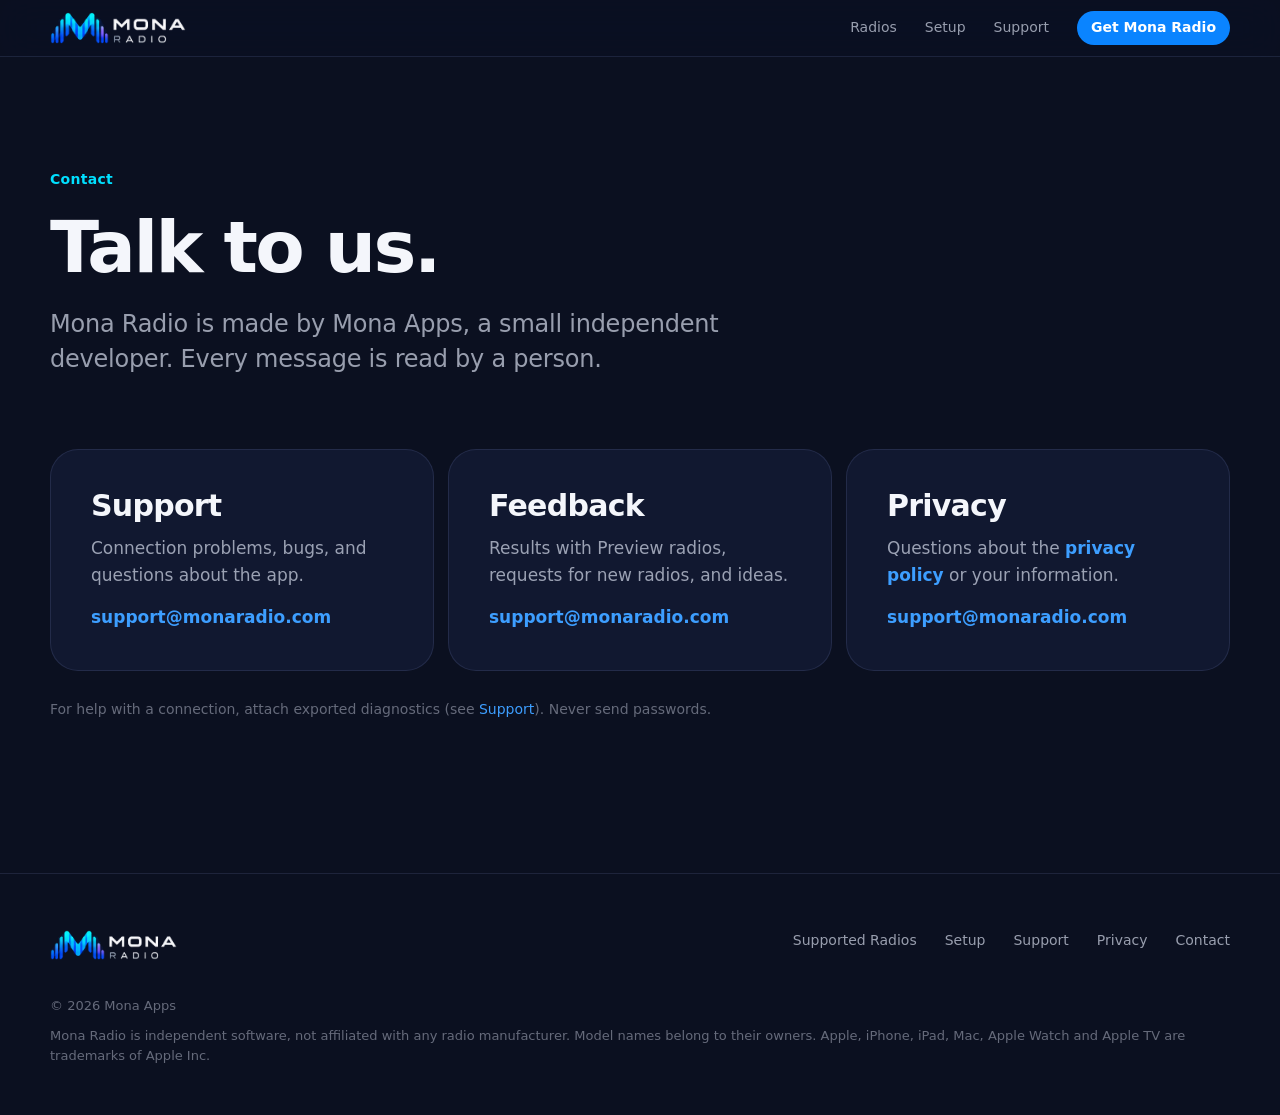
==== contact/index.html @ e29dbaf8 "Prepare Mona Radio standalone Pages launch; privacy approval pending" ====
<!doctype html>
<html lang="en" class="no-js">
<head>
  <meta charset="utf-8">
  <meta name="viewport" content="width=device-width, initial-scale=1">
  <title>Contact — Mona Radio</title>
  <meta name="description" content="How to reach the people who make Mona Radio.">
  <meta name="theme-color" content="#0B1020">
  <link rel="canonical" href="https://monaradio.com/contact/">
  <meta property="og:type" content="website">
  <meta property="og:site_name" content="Mona Radio">
  <meta property="og:title" content="Contact — Mona Radio">
  <meta property="og:description" content="How to reach the people who make Mona Radio.">
  <meta property="og:url" content="https://monaradio.com/contact/">
  <meta property="og:image" content="https://monaradio.com/assets/img/og-image.png">
  <meta property="og:image:width" content="1200">
  <meta property="og:image:height" content="630">
  <meta property="og:image:alt" content="Mona Radio — Your radio. Everywhere.">
  <meta name="twitter:card" content="summary_large_image">
  <link rel="icon" href="../assets/brand/mona-radio-simplified.png" type="image/png">
  <link rel="apple-touch-icon" href="../assets/brand/mona-radio-app-icon.png">
  <link rel="stylesheet" href="../assets/css/site.css">
  <script src="../assets/js/menu.js" defer></script>
</head>
<body>
  <a class="skip-link" href="#main">Skip to content</a>

  <header class="site-header">
    <div class="shell header-inner">
      <a class="brand-link" href="../" aria-label="Mona Radio home"><img class="brand-horizontal" src="../assets/brand/mona-radio-horizontal.png" width="322" height="76" alt="Mona Radio"></a>
      <button class="menu-toggle" type="button" aria-expanded="false" aria-controls="primary-nav">Menu</button>
      <nav class="nav" id="primary-nav" aria-label="Primary">
        <a href="../radios/">Radios</a>
        <a href="../setup/">Setup</a>
        <a href="../support/">Support</a>
        <a class="nav-cta" href="../#get">Get Mona Radio</a>
      </nav>
    </div>
  </header>

  <main id="main">

    <section class="page-hero">
      <div class="shell">
        <p class="eyebrow">Contact</p>
        <h1>Talk to us.</h1>
        <p class="lede">Mona Radio is made by Mona Apps, a small independent developer. Every message is read by a person.</p>
      </div>
    </section>

    <section class="section" style="padding-top:0">
      <div class="shell">
        <div class="contact-grid">
          <article class="card">
            <h2>Support</h2>
            <p>Connection problems, bugs, and questions about the app.</p>
            <p style="margin-top:16px"><a href="mailto:support@monaradio.com?subject=Mona%20Radio%20Support">support@monaradio.com</a></p>
          </article>
          <article class="card">
            <h2>Feedback</h2>
            <p>Results with Preview radios, requests for new radios, and ideas.</p>
            <p style="margin-top:16px"><a href="mailto:support@monaradio.com?subject=Mona%20Radio%20Feedback">support@monaradio.com</a></p>
          </article>
          <article class="card">
            <h2>Privacy</h2>
            <p>Questions about the <a href="../privacy/">privacy policy</a> or your information.</p>
            <p style="margin-top:16px"><a href="mailto:support@monaradio.com">support@monaradio.com</a></p>
          </article>
        </div>
        <p class="fine" style="margin-top:28px">For help with a connection, attach exported diagnostics (see <a href="../support/#diagnostics">Support</a>). Never send passwords.</p>
      </div>
    </section>
  </main>

  <footer class="site-footer">
    <div class="shell">
      <div class="footer-top">
        <a class="brand-link brand-link--footer" href="../" aria-label="Mona Radio home"><img class="brand-horizontal" src="../assets/brand/mona-radio-horizontal.png" width="322" height="76" alt="Mona Radio"></a>
        <nav class="footer-links" aria-label="Footer">
          <a href="../radios/">Supported Radios</a>
          <a href="../setup/">Setup</a>
          <a href="../support/">Support</a>
          <a href="../privacy/">Privacy</a>
          <a href="./" aria-current="page">Contact</a>
        </nav>
      </div>
      <div class="footer-bottom">
        <p>© 2026 Mona Apps</p>
        <p>Mona Radio is independent software, not affiliated with any radio manufacturer. Model names belong to their owners. Apple, iPhone, iPad, Mac, Apple&nbsp;Watch and Apple&nbsp;TV are trademarks of Apple&nbsp;Inc.</p>
      </div>
    </div>
  </footer>
</body>
</html>
---- assets/css/site.css ----
/* Mona Radio — public site. Dark-first, system type, no framework.
   Logo and colours come from the approved Mona Radio brand board; they dress
   the chrome only. Product screenshots carry the visual story. */

:root {
  color-scheme: dark;

  /* Approved brand board palette. */
  --ink-0: #0B1020;          /* Dark BG */
  --ink-1: #111830;          /* raised surface */
  --ink-2: #18213f;          /* raised further */
  --line: rgba(160, 180, 255, 0.12);
  --line-strong: rgba(160, 180, 255, 0.22);

  --text: #f4f6fb;
  --text-2: rgba(226, 232, 248, 0.66);
  --text-3: rgba(226, 232, 248, 0.42);

  --cyan: #00E0FF;           /* Cyan */
  --blue: #0A84FF;           /* Radio Blue */
  --purple: #8B5CFF;         /* Purple */
  --accent: #00E0FF;         /* eyebrows */
  --link: #3D9EFF;           /* Radio Blue, lifted for small text on Dark BG */

  --radius-s: 10px;
  --radius-m: 18px;
  --radius-l: 28px;

  --shell: 1180px;
  --gutter: clamp(20px, 5vw, 40px);
  --section: clamp(88px, 12vw, 152px);

  --font: -apple-system, BlinkMacSystemFont, "SF Pro Text", "SF Pro Display", "Helvetica Neue", "Segoe UI", system-ui, sans-serif;
}

*,
*::before,
*::after { box-sizing: border-box; }

html { -webkit-text-size-adjust: 100%; scroll-behavior: smooth; }
@media (prefers-reduced-motion: reduce) { html { scroll-behavior: auto; } }

body {
  margin: 0;
  background: var(--ink-0);
  color: var(--text);
  font-family: var(--font);
  font-size: 17px;
  line-height: 1.55;
  -webkit-font-smoothing: antialiased;
  text-rendering: optimizeLegibility;
}

img, svg { display: block; max-width: 100%; height: auto; }
a { color: var(--link); text-decoration: none; }
a:hover { text-decoration: underline; text-underline-offset: 3px; }
:focus-visible { outline: 2px solid var(--cyan); outline-offset: 3px; border-radius: 6px; }

h1, h2, h3 { margin: 0; font-weight: 700; letter-spacing: -0.025em; line-height: 1.06; text-wrap: balance; }
h1 { font-size: clamp(44px, 8.4vw, 96px); letter-spacing: -0.035em; }
h2 { font-size: clamp(34px, 5.2vw, 60px); }
h3 { font-size: 21px; letter-spacing: -0.012em; line-height: 1.25; }
p { margin: 0; }

.shell { width: min(100% - 2 * var(--gutter), var(--shell)); margin-inline: auto; }
.skip-link { position: absolute; left: -999px; top: 8px; z-index: 50; background: var(--text); color: var(--ink-0); padding: 8px 14px; border-radius: 8px; }
.skip-link:focus { left: 12px; }

.eyebrow { font-size: 14px; font-weight: 600; letter-spacing: 0.02em; color: var(--accent); margin-bottom: 18px; }
.lede { font-size: clamp(19px, 2.1vw, 24px); line-height: 1.45; color: var(--text-2); letter-spacing: -0.01em; text-wrap: pretty; }
.muted { color: var(--text-2); }
.fine { font-size: 14px; color: var(--text-3); }

/* ── Brand ─────────────────────────────────────────────── */

/* The approved brand lockups, used as delivered (assets/brand/). Never
   redrawn, recoloured or re-typeset here. */
.brand-link { display: inline-flex; align-items: center; }
.brand-link:hover { text-decoration: none; }
.brand-horizontal { height: 32px; width: auto; }
.brand-link--footer .brand-horizontal { height: 30px; }
/* 357 px raster: 165 CSS px wide keeps it above 2x on Retina. */
.brand-primary { width: 165px; height: auto; margin: 0 auto 36px; }
.brand-primary--small { width: 140px; margin-bottom: 28px; }

/* ── Header ────────────────────────────────────────────── */

.site-header {
  position: sticky; top: 0; z-index: 20;
  background: rgba(11, 16, 32, 0.78);
  -webkit-backdrop-filter: saturate(160%) blur(18px);
  backdrop-filter: saturate(160%) blur(18px);
  border-bottom: 1px solid var(--line);
}
.header-inner { display: flex; align-items: center; justify-content: space-between; height: 56px; }
.nav { display: flex; align-items: center; gap: 28px; }
.nav a { color: var(--text-2); font-size: 14px; }
.nav a:hover, .nav a[aria-current="page"] { color: var(--text); text-decoration: none; }
.nav .nav-cta { color: #fff; background: var(--blue); padding: 6px 14px; border-radius: 999px; font-weight: 600; }
.nav .nav-cta:hover { color: #fff; background: #2b95ff; }
.menu-toggle { display: none; }

@media (max-width: 760px) {
  .menu-toggle {
    display: inline-flex; align-items: center; gap: 8px;
    background: none; border: 1px solid var(--line-strong); color: var(--text);
    font: 600 14px var(--font); padding: 6px 12px; border-radius: 999px; cursor: pointer;
  }
  .nav {
    position: absolute; left: 0; right: 0; top: 56px;
    flex-direction: column; align-items: stretch; gap: 0;
    padding: 8px var(--gutter) 20px;
    background: rgba(11, 16, 32, 0.97);
    border-bottom: 1px solid var(--line);
    display: none;
  }
  .nav.is-open { display: flex; }
  .nav a { font-size: 17px; padding: 12px 0; border-bottom: 1px solid var(--line); }
  .nav .nav-cta { margin-top: 14px; text-align: center; border-bottom: 0; }
  /* Without JavaScript the menu is simply open. */
  .no-js .nav { position: static; display: flex; }
  .no-js .menu-toggle { display: none; }
}

/* ── Buttons ───────────────────────────────────────────── */

.actions { display: flex; flex-wrap: wrap; gap: 14px; align-items: center; }
.button {
  display: inline-flex; align-items: center; justify-content: center; gap: 8px;
  min-height: 48px; padding: 0 24px; border-radius: 999px;
  font: 600 16px var(--font); letter-spacing: -0.005em;
  border: 1px solid transparent; cursor: pointer;
}
.button:hover { text-decoration: none; }
.button.primary { background: var(--blue); color: #fff; }
.button.primary:hover { background: #2b95ff; }
.button.secondary { color: var(--text); border-color: var(--line-strong); }
.button.secondary:hover { border-color: var(--text-2); }
/* Local prototype placeholder styles retained for future drafts. */
.button.pending { background: var(--ink-2); color: var(--text-2); border-color: var(--line); cursor: default; flex-direction: column; gap: 0; line-height: 1.15; padding: 6px 24px; }
.button.pending small { font-size: 11px; font-weight: 500; color: var(--text-3); letter-spacing: 0.02em; }

/* ── Sections ──────────────────────────────────────────── */

.section { padding-block: var(--section); }
.section + .section { border-top: 1px solid var(--line); }
.section-head { max-width: 900px; margin-bottom: clamp(40px, 6vw, 72px); }
.section-head.center { margin-inline: auto; text-align: center; }
.section-head h2 + .lede { margin-top: 20px; }

/* Hero */
.hero { position: relative; overflow: hidden; padding-top: clamp(64px, 10vw, 120px); padding-bottom: clamp(56px, 8vw, 96px); text-align: center; }
.hero::before {
  /* One quiet field of light behind the product: the mark's gradient, far away. */
  content: ""; position: absolute; inset: auto 0 0 0; height: 75%;
  background:
    radial-gradient(60% 55% at 50% 70%, rgba(10, 132, 255, 0.20), transparent 70%),
    radial-gradient(40% 40% at 35% 80%, rgba(0, 224, 255, 0.10), transparent 70%),
    radial-gradient(40% 40% at 68% 78%, rgba(139, 92, 255, 0.12), transparent 70%);
  pointer-events: none;
}
.hero .shell { position: relative; }
.hero h1 { max-width: 12ch; margin-inline: auto; }
.hero .lede { max-width: 640px; margin: 24px auto 0; }
.hero .actions { justify-content: center; margin-top: 36px; }
.hero .hero-visual { margin-top: clamp(48px, 7vw, 88px); }

/* Device frames — real captures only; empty slots say so. */
.frame {
  position: relative; margin: 0;
  border-radius: clamp(18px, 2.4vw, 34px);
  padding: clamp(7px, 0.9vw, 12px);
  background: linear-gradient(180deg, #1c2235, #0d111d);
  border: 1px solid var(--line-strong);
  box-shadow: 0 50px 120px -40px rgba(10, 132, 255, 0.40), 0 30px 60px -30px rgba(0, 0, 0, 0.8);
}
.frame img, .frame .slot { border-radius: clamp(11px, 1.6vw, 22px); width: 100%; }
.frame.ipad { max-width: 1040px; margin-inline: auto; }
figure.shot { margin: 0; }
figure figcaption { margin-top: 14px; font-size: 14px; color: var(--text-3); text-align: center; }

.slot {
  display: grid; place-items: center; text-align: center;
  background:
    repeating-linear-gradient(135deg, rgba(160, 180, 255, 0.035) 0 1px, transparent 1px 14px),
    var(--ink-1);
  border: 1px dashed var(--line-strong);
  color: var(--text-3); font-size: 14px; line-height: 1.4;
  padding: 24px;
}
.slot strong { display: block; color: var(--text-2); font-size: 15px; margin-bottom: 4px; }
.slot.r-ipad { aspect-ratio: 4 / 3; }
.slot.r-mac { aspect-ratio: 16 / 10; }
.slot.r-iphone { aspect-ratio: 9 / 19.5; }

/* Apple ecosystem */
.devices { display: grid; grid-template-columns: repeat(5, 1fr); gap: 14px; }
.device {
  background: var(--ink-1); border: 1px solid var(--line); border-radius: var(--radius-m);
  padding: 28px 22px 26px; display: flex; flex-direction: column; gap: 10px; min-height: 220px;
}
.device svg { width: 34px; height: 34px; color: var(--cyan); margin-bottom: 10px; }
.device p { color: var(--text-2); font-size: 15px; line-height: 1.45; }
.device .tag { margin-top: auto; }
@media (max-width: 1000px) { .devices { grid-template-columns: repeat(2, 1fr); } .device:last-child { grid-column: span 2; } }
@media (max-width: 560px) { .devices { grid-template-columns: 1fr; } .device:last-child { grid-column: auto; } .device { min-height: 0; } }

/* Capabilities */
.capabilities { display: grid; grid-template-columns: repeat(2, 1fr); gap: 14px; }
.capability {
  background: linear-gradient(180deg, var(--ink-1), rgba(11, 15, 26, 0.4));
  border: 1px solid var(--line); border-radius: var(--radius-l);
  padding: clamp(28px, 4vw, 44px);
}
.capability h3 { font-size: clamp(24px, 2.6vw, 30px); margin-bottom: 12px; }
.capability p { color: var(--text-2); }
.capability ul { list-style: none; padding: 0; margin: 22px 0 0; display: flex; flex-wrap: wrap; gap: 8px; }
.capability li { font-size: 13px; color: var(--text-2); border: 1px solid var(--line); border-radius: 999px; padding: 4px 12px; }
@media (max-width: 760px) { .capabilities { grid-template-columns: 1fr; } }

.feature-visual { margin-top: clamp(48px, 7vw, 80px); }

/* Tags — the only public radio labels are Preview and Receive Only. */
.tag {
  display: inline-flex; align-items: center; width: fit-content;
  font-size: 12px; font-weight: 600; letter-spacing: 0.02em;
  padding: 3px 10px; border-radius: 999px;
  color: var(--text-2); border: 1px solid var(--line-strong);
}
.tag.preview { color: #cfe5ff; border-color: rgba(10, 132, 255, 0.55); background: rgba(10, 132, 255, 0.14); }
.tag.rx { color: #c6f8ff; border-color: rgba(0, 224, 255, 0.45); background: rgba(0, 224, 255, 0.10); }
.tag.later { color: var(--text-3); }

/* Radios */
.radio-grid { display: grid; grid-template-columns: repeat(4, 1fr); gap: 12px; }
.radio {
  background: var(--ink-1); border: 1px solid var(--line); border-radius: var(--radius-m);
  padding: 22px 22px 20px; display: flex; flex-direction: column; gap: 10px; min-height: 120px;
}
.radio .model { font-size: 22px; font-weight: 700; letter-spacing: -0.015em; }
.radio .tags { display: flex; flex-wrap: wrap; gap: 6px; margin-top: auto; }
@media (max-width: 900px) { .radio-grid { grid-template-columns: repeat(2, 1fr); } }
.radio-foot { margin-top: 28px; display: flex; flex-wrap: wrap; gap: 16px 32px; align-items: center; justify-content: space-between; }

/* Relay */
.relay { display: grid; grid-template-columns: 1fr 1.1fr; gap: clamp(32px, 6vw, 80px); align-items: center; }
.relay-diagram { background: var(--ink-1); border: 1px solid var(--line); border-radius: var(--radius-l); padding: clamp(18px, 3vw, 32px); }
.relay-points { list-style: none; padding: 0; margin: 28px 0 0; display: grid; gap: 14px; }
.relay-points li { padding-left: 22px; position: relative; color: var(--text-2); }
.relay-points li::before { content: ""; position: absolute; left: 0; top: 0.62em; width: 8px; height: 8px; border-radius: 50%; background: linear-gradient(180deg, var(--cyan), var(--blue)); }
.relay-points strong { color: var(--text); font-weight: 600; }
@media (max-width: 900px) { .relay { grid-template-columns: 1fr; } }

/* Gallery */
.gallery { display: grid; grid-template-columns: repeat(6, 1fr); gap: 18px; align-items: start; }
.gallery figure { margin: 0; }
.gallery .g-ipad { grid-column: span 6; }
.gallery .g-mac { grid-column: span 4; }
.gallery .g-iphone { grid-column: span 2; justify-self: center; width: min(100%, 236px); }
.gallery .frame { box-shadow: 0 30px 70px -40px rgba(10, 132, 255, 0.35); }
@media (max-width: 760px) {
  .gallery { grid-template-columns: repeat(2, 1fr); }
  .gallery .g-ipad { grid-column: 1 / -1; }
}

/* Steps */
.steps { list-style: none; padding: 0; margin: 0; display: grid; grid-template-columns: repeat(3, 1fr); gap: 14px; counter-reset: step; }
.steps li { counter-increment: step; background: var(--ink-1); border: 1px solid var(--line); border-radius: var(--radius-m); padding: 28px; }
.steps li::before { content: counter(step); display: grid; place-items: center; width: 34px; height: 34px; border-radius: 50%; border: 1px solid var(--line-strong); color: var(--cyan); font-weight: 700; font-size: 15px; margin-bottom: 18px; }
.steps h3 { margin-bottom: 8px; }
.steps p { color: var(--text-2); font-size: 16px; }
@media (max-width: 760px) { .steps { grid-template-columns: 1fr; } }

/* Final CTA */
.final { text-align: center; }
.final h2 { max-width: 16ch; margin-inline: auto; }
.final .lede { max-width: 560px; margin: 20px auto 0; }
.final .actions { justify-content: center; margin-top: 34px; }

/* ── Inner pages ───────────────────────────────────────── */

.page-hero { padding-top: clamp(64px, 9vw, 112px); padding-bottom: clamp(40px, 6vw, 72px); }
.page-hero h1 { font-size: clamp(40px, 6.4vw, 72px); max-width: 16ch; }
.page-hero .lede { max-width: 680px; margin-top: 22px; }

.prose { max-width: 760px; }
.prose h2 { font-size: clamp(26px, 3vw, 34px); margin: 56px 0 16px; }
.prose h2:first-child { margin-top: 0; }
.prose h3 { margin: 32px 0 10px; }
.prose p, .prose li { color: var(--text-2); }
.prose p + p, .prose ul + p, .prose ol + p { margin-top: 14px; }
.prose ul, .prose ol { padding-left: 1.25em; margin: 14px 0 0; display: grid; gap: 8px; }
.prose strong { color: var(--text); font-weight: 600; }

.card { background: var(--ink-1); border: 1px solid var(--line); border-radius: var(--radius-l); padding: clamp(24px, 4vw, 40px); }
.card + .card { margin-top: 14px; }
.card h2 { font-size: clamp(24px, 2.8vw, 30px); margin-bottom: 14px; }
.card h3 { margin: 24px 0 8px; }
.card p, .card li { color: var(--text-2); }
.card ol, .card ul { padding-left: 1.25em; margin: 12px 0 0; display: grid; gap: 8px; }
.card strong { color: var(--text); font-weight: 600; }

.split { display: grid; grid-template-columns: 1fr 300px; gap: 28px; align-items: start; }
.aside { position: sticky; top: 84px; }
.aside nav { display: grid; gap: 10px; margin-top: 12px; }
@media (max-width: 900px) { .split { grid-template-columns: 1fr; } .aside { position: static; } }

/* Radio table */
.radio-table { width: 100%; border-collapse: collapse; margin-top: 8px; }
.radio-table th, .radio-table td { text-align: left; padding: 16px 14px; border-bottom: 1px solid var(--line); vertical-align: top; }
.radio-table th { font-size: 13px; font-weight: 600; color: var(--text-3); letter-spacing: 0.02em; }
.radio-table td { color: var(--text-2); font-size: 15px; }
.radio-table td.model { color: var(--text); font-weight: 700; font-size: 18px; white-space: nowrap; }
.radio-table .tags { display: flex; flex-wrap: wrap; gap: 6px; }
@media (max-width: 760px) {
  .radio-table thead { display: none; }
  .radio-table tr { display: grid; grid-template-columns: 1fr auto; gap: 4px 12px; padding: 16px 0; border-bottom: 1px solid var(--line); }
  .radio-table td { border: 0; padding: 0; }
  .radio-table td.status { grid-column: 2; grid-row: 1; }
  .radio-table td:not(.model):not(.status) { grid-column: 1 / -1; }
  .radio-table td[data-label]:not(.model):not(.status)::before { content: attr(data-label) " · "; color: var(--text-3); }
}

/* FAQ */
.faq details { border-bottom: 1px solid var(--line); padding: 18px 0; }
.faq summary { cursor: pointer; font-weight: 600; color: var(--text); list-style: none; display: flex; justify-content: space-between; gap: 16px; }
.faq summary::-webkit-details-marker { display: none; }
.faq summary::after { content: "+"; color: var(--text-3); font-weight: 400; font-size: 22px; line-height: 1; }
.faq details[open] summary::after { content: "–"; }
.faq details p { margin-top: 10px; color: var(--text-2); }

.contact-grid { display: grid; grid-template-columns: repeat(3, 1fr); gap: 14px; }
.contact-grid .card + .card { margin-top: 0; }
.contact-grid a { font-weight: 600; word-break: break-word; }
@media (max-width: 860px) { .contact-grid { grid-template-columns: 1fr; } }


/* ── Footer ────────────────────────────────────────────── */

.site-footer { border-top: 1px solid var(--line); padding: 56px 0 48px; }
.footer-top { display: flex; flex-wrap: wrap; justify-content: space-between; gap: 28px; align-items: flex-start; }
.footer-links { display: flex; flex-wrap: wrap; gap: 10px 28px; }
.footer-links a { color: var(--text-2); font-size: 14px; }
.footer-links a:hover { color: var(--text); }
.footer-bottom { margin-top: 36px; display: flex; flex-wrap: wrap; justify-content: space-between; gap: 10px 28px; }
.footer-bottom p { font-size: 13px; color: var(--text-3); }
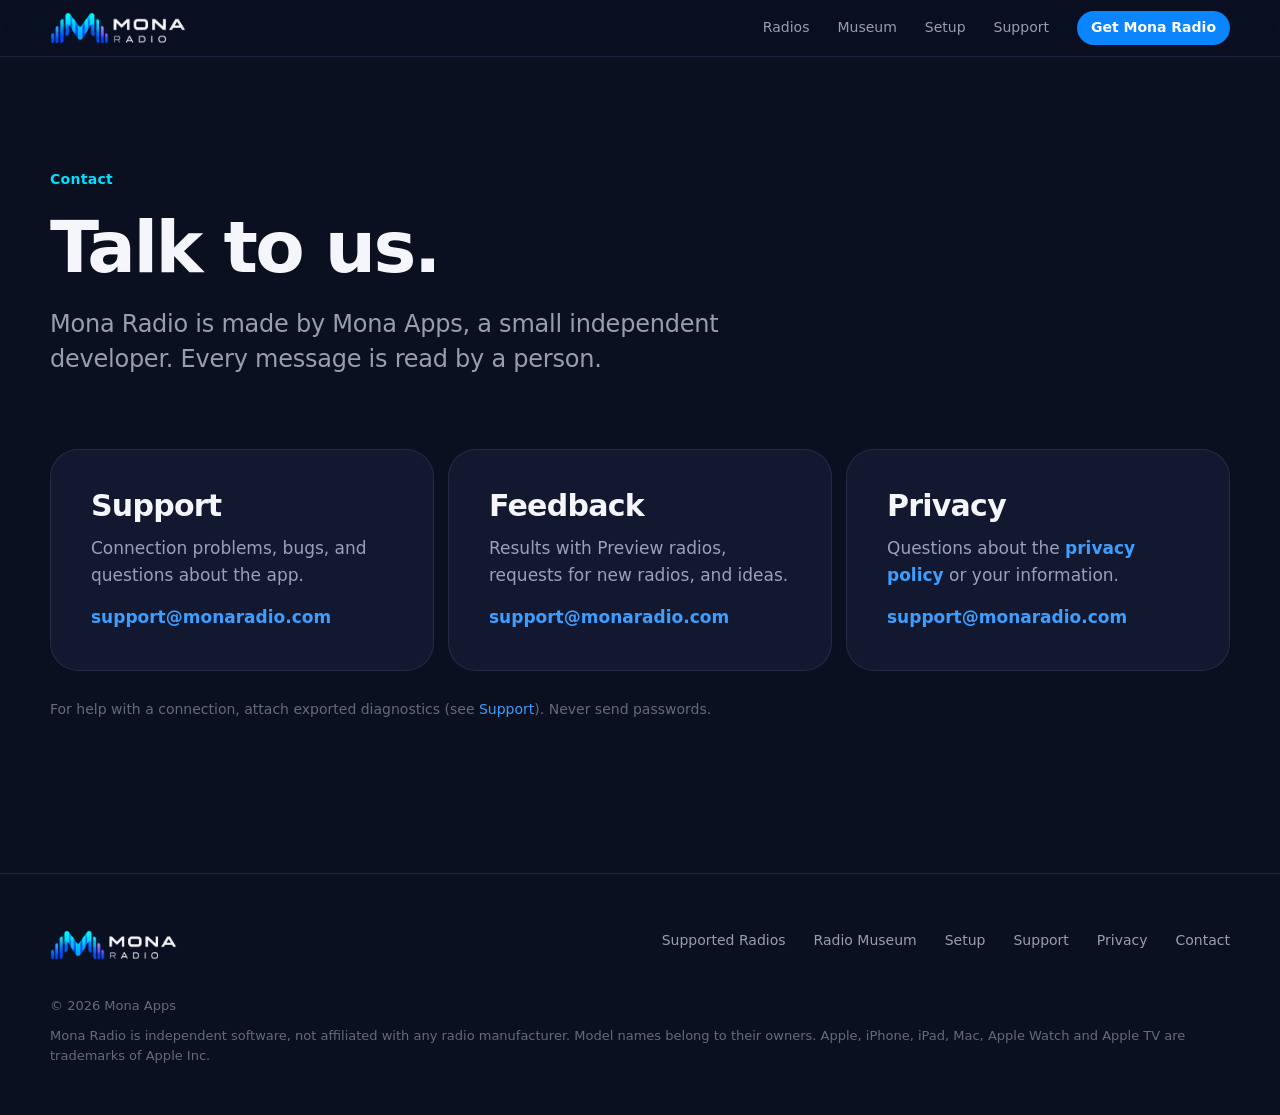
==== commit a9d8b84b: "feat(site): surface Radio Museum throughout site and include it in Pages deployment" ====
--- a/contact/index.html
+++ b/contact/index.html
@@ -31,6 +31,7 @@
       <button class="menu-toggle" type="button" aria-expanded="false" aria-controls="primary-nav">Menu</button>
       <nav class="nav" id="primary-nav" aria-label="Primary">
         <a href="../radios/">Radios</a>
+        <a href="../museum/">Museum</a>
         <a href="../setup/">Setup</a>
         <a href="../support/">Support</a>
         <a class="nav-cta" href="../#get">Get Mona Radio</a>
@@ -78,6 +79,7 @@
         <a class="brand-link brand-link--footer" href="../" aria-label="Mona Radio home"><img class="brand-horizontal" src="../assets/brand/mona-radio-horizontal.png" width="322" height="76" alt="Mona Radio"></a>
         <nav class="footer-links" aria-label="Footer">
           <a href="../radios/">Supported Radios</a>
+          <a href="../museum/">Radio Museum</a>
           <a href="../setup/">Setup</a>
           <a href="../support/">Support</a>
           <a href="../privacy/">Privacy</a>
